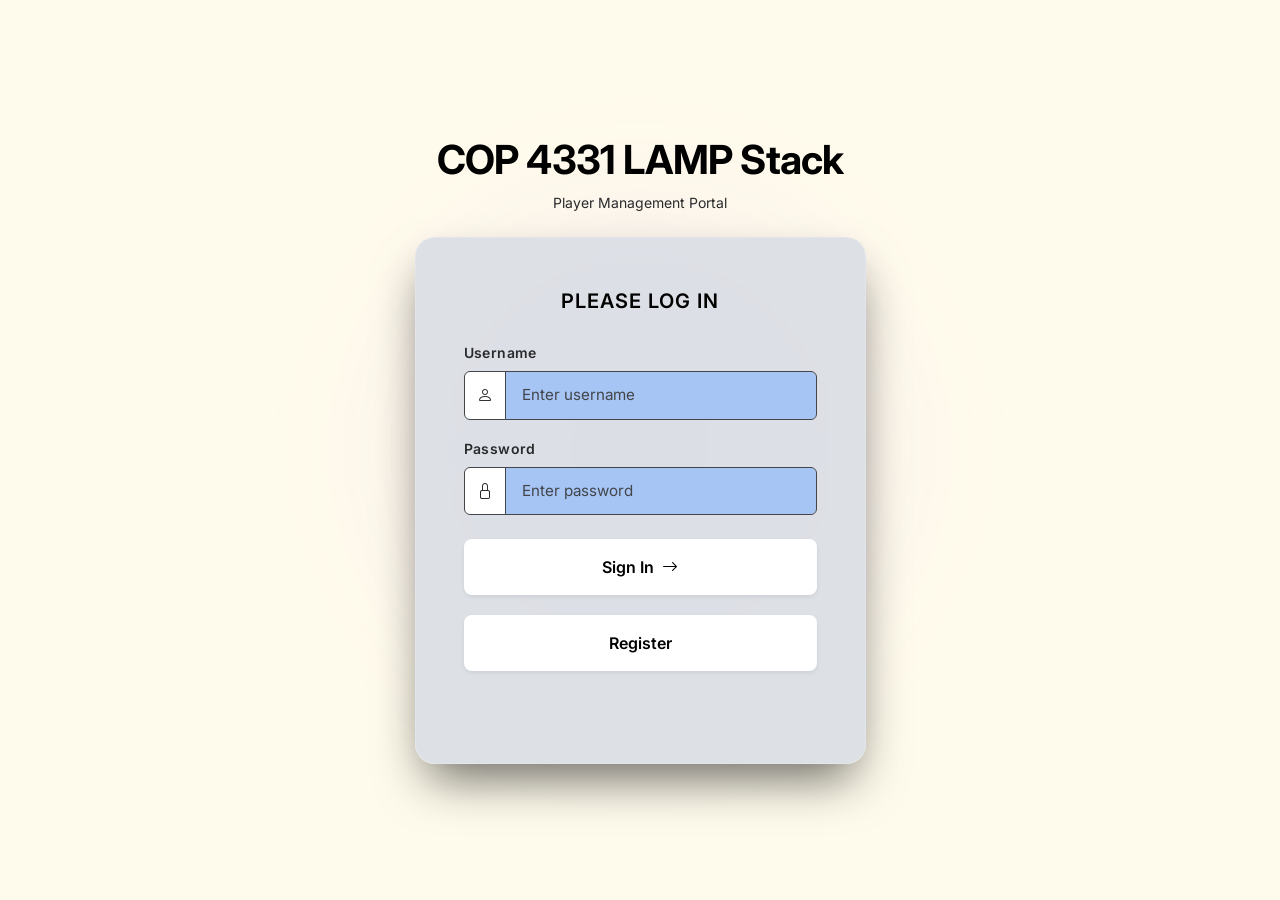
==== frontend/index.html @ 1c160497 "Move and Update frontend files into their own folder." ====
<!DOCTYPE html>
<html lang="en" data-bs-theme="dark">
<head>
    <meta charset="UTF-8">
    <meta name="viewport" content="width=device-width, initial-scale=1.0">
    <title>COP 4331 LAMP Stack Demo</title>
    <!-- Google Fonts -->
    <link rel="preconnect" href="https://fonts.googleapis.com">
    <link rel="preconnect" href="https://fonts.gstatic.com" crossorigin>
    <link href="https://fonts.googleapis.com/css2?family=Inter:wght@300;400;500;600;700&display=swap" rel="stylesheet">
    <!-- Bootstrap 5.3 & Icons -->
    <link href="https://cdn.jsdelivr.net/npm/bootstrap@5.3.3/dist/css/bootstrap.min.css" rel="stylesheet">
    <link href="https://cdn.jsdelivr.net/npm/bootstrap-icons@1.11.3/font/bootstrap-icons.min.css" rel="stylesheet">
    <!-- Favicon -->
    <link rel="icon" type="image/svg+xml" href="images/favicon.svg">
    <link rel="alternate icon" href="favicon.ico">
    <!-- Custom Styles -->
    <link href="css/styles.css" rel="stylesheet">
    <!-- Scripts -->
    <script type="text/javascript" src="js/md5.js"></script>
    <script type="text/javascript" src="js/code.js"></script>
</head>
<body class="d-flex align-items-center justify-content-center min-vh-100 py-5">
    <div class="background-glow"></div>
    <main class="container">
        <div class="row justify-content-center">
            <div class="col-12 col-sm-10 col-md-8 col-lg-5">
                
                <!-- Title Header -->
                <div class="text-center mb-4">

                    <h1 id="title" class="fw-bold tracking-tight">COP 4331 LAMP Stack</h1>
                    <p class="text-secondary-contrast small">Player Management Portal</p>
                </div>

                <!-- Login Card -->
                <div id="loginDiv" class="card glass-card shadow-lg border-0 p-4 p-sm-5">
                    <div class="card-body p-0">
                        <span id="inner-title" class="d-block text-center fw-semibold text-uppercase tracking-wider mb-4 fs-5">Please Log In</span>
                        
                        <form id="loginForm" onsubmit="event.preventDefault(); doLogin();" class="needs-validation">
                            <!-- Username Input Group -->
                            <div class="mb-3">
                                <label for="loginName" class="form-label form-label-contrast small">Username</label>
                                <div class="input-group">
                                    <span class="input-group-text"><i class="bi bi-person text-secondary-contrast"></i></span>
                                    <input type="text" id="loginName" class="form-control" placeholder="Enter username" required />
                                </div>
                            </div>
                           
                            
                            <!-- Password Input Group -->
                            <div class="mb-4">
                                <label for="loginPassword" class="form-label form-label-contrast small">Password</label>
                                <div class="input-group">
                                    <span class="input-group-text"><i class="bi bi-lock text-secondary-contrast"></i></span>
                                    <input type="password" id="loginPassword" class="form-control" placeholder="Enter password" required />
                                </div>
                            </div>

                            <!-- Login Button -->
                            <button type="submit" id="loginButton" class="buttons btn btn-primary w-100 py-3 fw-semibold rounded-3 shadow-sm d-flex align-items-center justify-content-center gap-2">
                                <span>Sign In</span>
                                <i class="bi bi-arrow-right"></i>
                            </button>

                            <button type="button" id="registerButton" onclick="window.location.href='register.html'" class="buttons btn btn-primary w-100 py-3 fw-semibold rounded-3 shadow-sm d-flex align-items-center justify-content-center gap-2">
                                <span>Register</span>
                            </button>
                        </form>

                        <!-- Feedback Result Message -->
                        <div class="mt-3 text-center">
                            <span id="loginResult" class="small fw-semibold"></span>
                        </div>
                    </div>
                </div>

            </div>
        </div>
    </main>
    <script src="https://cdn.jsdelivr.net/npm/bootstrap@5.3.3/dist/js/bootstrap.bundle.min.js"></script>
</body>
</html>
---- frontend/css/styles.css ----
/* ============================================================
   WCAG 2.1 AA / AAA Compliant Modern Theme Styles
   ============================================================ */

:root {
    --app-font: 'Inter', system-ui, -apple-system, sans-serif;
    
    /* WCAG AA/AAA Compliant Palette Tokens */
    --bg-dark: #fffbec;
    --bg-card: #f0e9ce;
    --bg-section: #c4d2e9;
    --bg-input: #a6c4f4;

    /* High Contrast Text Tokens */
    --text-primary: #000000;       /* 17.8:1 contrast on card */
    --text-secondary: #292a2c;     /* 12.0:1 contrast on card / 9.8:1 on section */
    --text-muted: #42464a;         /* 5.7:1 contrast on section */
    
    /* High Contrast Feedback Colors */
    --color-error: #f87171;         /* 6.45:1 contrast on card */
    --color-success: #34d399;       /* 9.29:1 contrast on card */
    --color-info: #38bdf8;          /* 6.83:1 contrast on section */
    
    /* Button Gradients meeting >= 4.5:1 contrast against #ffffff text */
    --primary-gradient: linear-gradient(135deg, #ffffff 0%, #ffffff 100%);
    --success-gradient: linear-gradient(135deg, #059669 0%, #047857 100%);
}

body {
    font-family: var(--app-font);
    background: var(--bg-dark);
    color: var(--text-primary);
    min-height: 100vh;
    position: relative;
    overflow-x: hidden;
}

/* Background Ambient Glow Effects */
.background-glow {
    position: fixed;
    top: 50%;
    left: 50%;
    transform: translate(-50%, -50%);
    width: 650px;
    height: 650px;
    background: radial-gradient(circle, rgba(99, 102, 241, 0.12) 0%, rgba(168, 85, 247, 0.06) 40%, transparent 70%);
    z-index: -1;
    pointer-events: none;
    filter: blur(50px);
}

/* Typography & Titles */
#title {
    font-family: var(--app-font);
    color: var(--text-primary) !important;
    letter-spacing: -0.02em;
}

.text-secondary-contrast {
    color: var(--text-secondary) !important;
}

.form-label-contrast {
    color: var(--text-secondary) !important;
    font-weight: 600;
    letter-spacing: 0.03em;
}

/* App Icon Badges */
.app-icon-wrapper {
    width: 64px;
    height: 64px;
    border-radius: 18px;
    background: var(--primary-gradient);
    display: flex;
    align-items: center;
    justify-content: center;
    font-size: 2rem;
    color: #ffffff;
    box-shadow: 0 10px 25px -5px rgba(0, 0, 0, 0.4);
}

.app-icon-wrapper-sm {
    width: 42px;
    height: 42px;
    border-radius: 12px;
    background: var(--primary-gradient);
    display: flex;
    align-items: center;
    justify-content: center;
    font-size: 1.25rem;
    color: #000000;
    box-shadow: 0 4px 14px rgba(0, 0, 0, 0.3);
}

/* Glassmorphism Cards */
.glass-card {
    background: rgba(216, 220, 228, 0.85) !important;
    backdrop-filter: blur(16px);
    -webkit-backdrop-filter: blur(16px);
    border: 1px solid rgba(255, 255, 255, 0.15) !important;
    border-radius: 1.25rem !important;
    box-shadow: 0 25px 50px -12px rgba(0, 0, 0, 0.6) !important;
}

.section-card {
    background: var(--bg-section) !important;
    border: 1px solid rgba(221, 215, 190, 0.12) !important;
}

/* Form Controls, Inputs & High Contrast Placeholders */
.form-control {
    background-color: var(--bg-input) !important;
    color: var(--text-primary) !important;
    border: 1px solid var(--text-muted) !important;
    font-family: var(--app-font);
    padding: 0.75rem 1rem;
    font-size: 0.95rem;
}

.form-control::placeholder {
    color: var(--text-muted) !important;
    opacity: 1 !important; /* 5.71:1 contrast ratio */
}

.form-control:focus {
    box-shadow: 0 0 0 3px rgba(129, 140, 248, 0.35) !important;
    border-color: #818cf8 !important;
}

.input-group-text {
    background-color: #ffffff !important;
    color: var(--text-secondary) !important;
    border: 1px solid var(--text-muted) !important;
}

/* WCAG Compliant Button Styles */
.btn {
    font-family: var(--app-font);
    transition: all 0.2s ease-in-out;
}

.btn-primary {
    background: var(--primary-gradient) !important;
    color: #000000 !important; /* 9.9:1 contrast ratio */
    border: none;
    margin-top: 0px;
    margin-bottom: 20px;
    margin-left: 0px;
    margin-right: 0px;
    box-shadow: 0 4px 14px rgba(55, 48, 163, 0.4);
}

.btn-primary:hover {
    transform: translateY(-1px);
    box-shadow: 0 6px 20px rgba(55, 48, 163, 0.6);
    background: linear-gradient(135deg, #b8b8b8 0%, #b8b8b8 100%) !important;
}

.btn-success {
    background: var(--success-gradient) !important;
    color: #ffffff !important; /* 5.48:1 contrast ratio */
    border: none;
    box-shadow: 0 4px 14px rgba(4, 120, 87, 0.4);
}

.btn-success:hover {
    transform: translateY(-1px);
    box-shadow: 0 6px 20px rgba(4, 120, 87, 0.6);
    background: linear-gradient(135deg, #047857 0%, #065f46 100%) !important;
}

.btn-outline-danger {
    color: var(--color-error) !important; /* 5.29:1 contrast ratio */
    border-color: var(--color-error) !important;
    background: transparent;
}

.btn-outline-danger:hover {
    color: #ffffff !important;
    background-color: #b91c1c !important;
    border-color: #b91c1c !important;
}

/* Feedback Message Contrast Overrides */
#inner-title {
    color: var(--text-primary);
    letter-spacing: 0.05em;
}

#loginResult {
    display: inline-block;
    color: var(--color-error) !important; /* 6.45:1 contrast */
}

#colorAddResult {
    display: inline-block;
}

#colorAddResult.text-success, .text-success-wcag {
    color: var(--color-success) !important; /* 9.29:1 contrast */
}

#colorAddResult.text-danger, .text-danger-wcag {
    color: var(--color-error) !important; /* 6.45:1 contrast */
}

#colorSearchResult, .text-info-wcag {
    display: inline-block;
    color: var(--color-info) !important; /* 6.83:1 contrast */
}

#colorList {
    word-break: break-word;
}
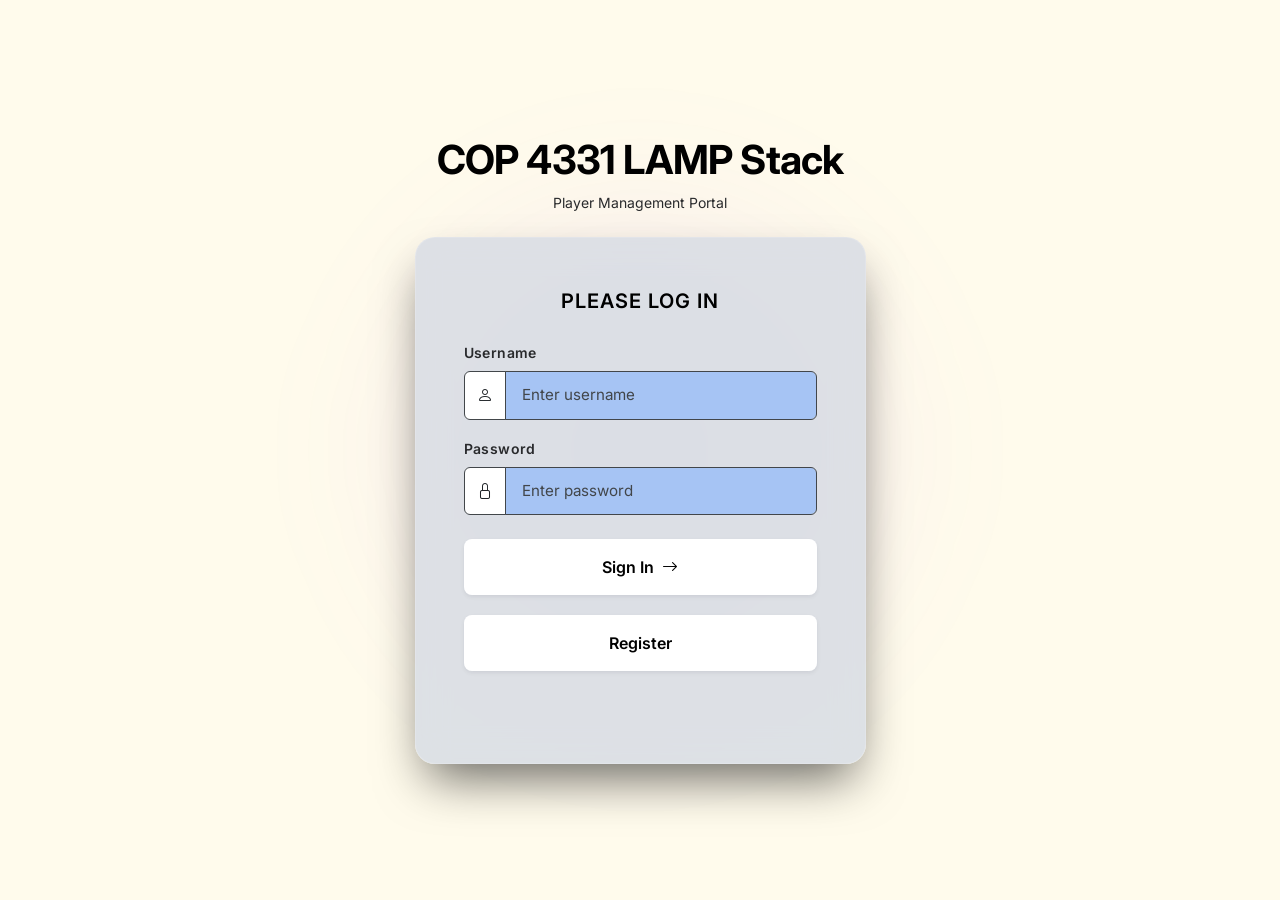
==== commit dc9b78be: "Update index.html Made it point to the new home page" ====
--- a/frontend/index.html
+++ b/frontend/index.html
@@ -43,7 +43,7 @@
                             <div class="mb-3">
                                 <label for="loginName" class="form-label form-label-contrast small">Username</label>
                                 <div class="input-group">
-                                    <span class="input-group-text"><i class="bi bi-person text-secondary-contrast"></i></span>
+                                    <span class="input-group-text"><i class="bi bi-person text-dark"></i></span>
                                     <input type="text" id="loginName" class="form-control" placeholder="Enter username" required />
                                 </div>
                             </div>
@@ -53,7 +53,7 @@
                             <div class="mb-4">
                                 <label for="loginPassword" class="form-label form-label-contrast small">Password</label>
                                 <div class="input-group">
-                                    <span class="input-group-text"><i class="bi bi-lock text-secondary-contrast"></i></span>
+                                    <span class="input-group-text"><i class="bi bi-lock text-dark"></i></span>
                                     <input type="password" id="loginPassword" class="form-control" placeholder="Enter password" required />
                                 </div>
                             </div>
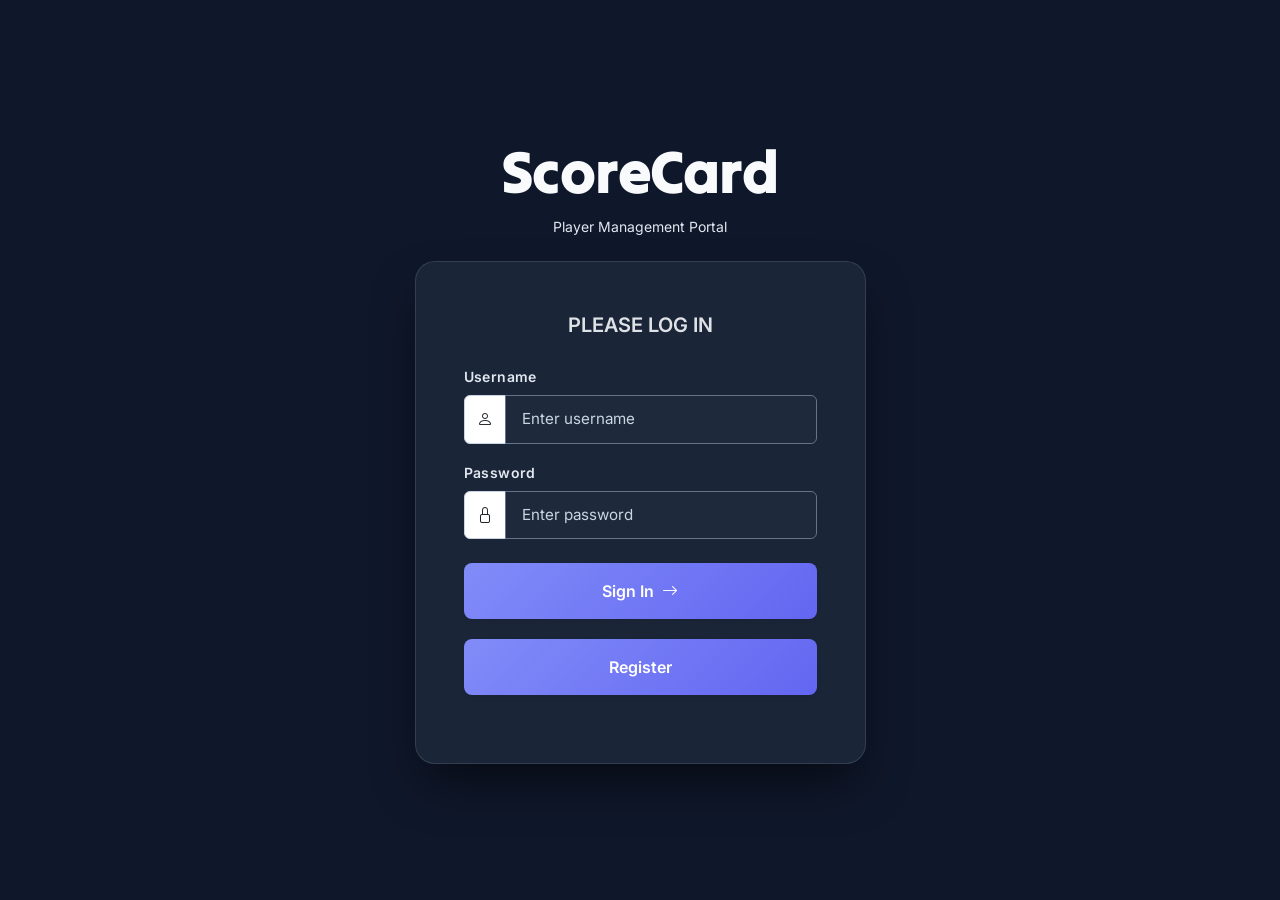
==== commit 9c6f6e26: "Update index.html" ====
--- a/frontend/index.html
+++ b/frontend/index.html
@@ -7,7 +7,7 @@
     <!-- Google Fonts -->
     <link rel="preconnect" href="https://fonts.googleapis.com">
     <link rel="preconnect" href="https://fonts.gstatic.com" crossorigin>
-    <link href="https://fonts.googleapis.com/css2?family=Inter:wght@300;400;500;600;700&display=swap" rel="stylesheet">
+    <link href="https://fonts.googleapis.com/css2?family=Inter:wght@400;600&family=Tilt+Warp&display=swap" rel="stylesheet">
     <!-- Bootstrap 5.3 & Icons -->
     <link href="https://cdn.jsdelivr.net/npm/bootstrap@5.3.3/dist/css/bootstrap.min.css" rel="stylesheet">
     <link href="https://cdn.jsdelivr.net/npm/bootstrap-icons@1.11.3/font/bootstrap-icons.min.css" rel="stylesheet">
@@ -29,7 +29,7 @@
                 <!-- Title Header -->
                 <div class="text-center mb-4">
 
-                    <h1 id="title" class="fw-bold tracking-tight">COP 4331 LAMP Stack</h1>
+                    <h1 id="title" style="font-family: 'Tilt Warp', sans-serif; font-weight: 400; font-size: 60px;";" class="tracking-tight">ScoreCard</h1>
                     <p class="text-secondary-contrast small">Player Management Portal</p>
                 </div>
 
--- a/frontend/css/styles.css
+++ b/frontend/css/styles.css
@@ -1,4 +1,240 @@
 /* ============================================================
+   WCAG 2.1 AA / AAA Compliant Modern Theme Styles
+   ============================================================ */
+
+:root {
+    --app-font: 'Inter', system-ui, -apple-system, sans-serif;
+
+    /* ============================================================
+       Modern Dark / Indigo Palette
+       ============================================================ */
+
+    /* Backgrounds */
+    --bg-dark: #0f172a;       /* Deep navy */
+    --bg-card: #1e293b;       /* Slate */
+    --bg-section: #334155;    /* Lighter slate */
+    --bg-input: #1e293b;      /* Slate input */
+
+    /* Text */
+    --text-primary: #f8fafc;  /* Almost white */
+    --text-secondary: #e2e8f0;
+    --text-muted: #cbd5e1;
+
+    /* Accents */
+    --color-primary: #818cf8; /* Indigo */
+    --color-primary-dark: #6366f1;
+    --color-success: #34d399; /* Emerald */
+    --color-error: #f87171;   /* Red */
+    --color-info: #38bdf8;    /* Sky */
+
+    /* Gradients */
+    --primary-gradient: linear-gradient(
+        135deg,
+        #818cf8 0%,
+        #6366f1 100%
+    );
+
+    --success-gradient: linear-gradient(
+        135deg,
+        #10b981 0%,
+        #059669 100%
+    );
+}
+
+body {
+    font-family: var(--app-font);
+    background: var(--bg-dark);
+    color: var(--text-primary);
+    min-height: 100vh;
+    position: relative;
+    overflow-x: hidden;
+}
+
+/* Typography & Titles */
+#title {
+    font-family: var(--app-font);
+    color: var(--text-primary) !important;
+    letter-spacing: -0.02em;
+}
+
+.text-secondary-contrast {
+    color: var(--text-secondary) !important;
+}
+
+.form-label-contrast {
+    color: var(--text-secondary) !important;
+    font-weight: 600;
+    letter-spacing: 0.03em;
+}
+
+/* App Icon Badges */
+.app-icon-wrapper {
+    width: 64px;
+    height: 64px;
+    border-radius: 18px;
+    background: var(--primary-gradient);
+    display: flex;
+    align-items: center;
+    justify-content: center;
+    font-size: 2rem;
+    color: #ffffff;
+    box-shadow: 0 10px 25px -5px rgba(0, 0, 0, 0.4);
+}
+
+.app-icon-wrapper-sm {
+    width: 42px;
+    height: 42px;
+    border-radius: 12px;
+    background: var(--primary-gradient);
+    display: flex;
+    align-items: center;
+    justify-content: center;
+    font-size: 1.25rem;
+    color: #000000;
+    box-shadow: 0 4px 14px rgba(0, 0, 0, 0.3);
+}
+
+/* Glassmorphism Cards */
+.glass-card {
+    background: rgba(30, 41, 59, 0.85) !important;
+    backdrop-filter: blur(16px);
+    -webkit-backdrop-filter: blur(16px);
+    border: 1px solid rgba(148, 163, 184, 0.2) !important;
+    border-radius: 1.25rem !important;
+    box-shadow: 0 25px 50px -12px rgba(0, 0, 0, 0.6) !important;
+}
+.section-card {
+    background: #334155 !important;
+    border: 1px solid rgba(148, 163, 184, 0.2) !important;
+}
+
+/* Form Controls, Inputs & High Contrast Placeholders */
+.form-control {
+    background-color: #1e293b !important;
+    color: #f8fafc !important;
+    border: 1px solid #64748b !important;
+    padding: 0.75rem 1rem;
+    font-size: 0.95rem;
+}
+
+.form-control::placeholder {
+    color: #cbd5e1 !important;
+    opacity: 1 !important;
+}
+
+.form-control:focus {
+    border-color: #818cf8 !important;
+    box-shadow: 0 0 0 3px rgba(129, 140, 248, 0.25) !important;
+}
+
+.form-select {
+    background-color: #1e293b !important;
+    color: #f8fafc !important;
+    border: 1px solid #64748b !important;
+    padding: 0.75rem 1rem;
+    font-size: 0.95rem;
+}
+
+
+.input-group-text {
+    background-color: #ffffff !important;
+    color: var(--text-secondary) !important;
+    border: 1px solid var(--text-muted) !important;
+}
+
+/* WCAG Compliant Button Styles */
+.btn {
+    font-family: var(--app-font);
+    transition: all 0.2s ease-in-out;
+}
+
+.btn-primary {
+    background: var(--primary-gradient) !important;
+    color: #ffffff !important;
+    border: none;
+    box-shadow: 0 4px 14px rgba(99, 102, 241, 0.35);
+    margin-top: 0px;
+    margin-bottom: 20px;
+    margin-left: 0px;
+    margin-right: 0px;
+    box-shadow: 0 4px 14px rgba(55, 48, 163, 0.4);
+}
+
+.btn-primary:hover {
+    transform: translateY(-1px);
+    background: linear-gradient(
+        135deg,
+        #6366f1 0%,
+        #4f46e5 100%
+    ) !important;
+    box-shadow: 0 6px 20px rgba(99, 102, 241, 0.5);
+    
+}
+
+.btn-secondary {
+    border: none;
+    margin-top: 0px;
+    margin-bottom: 20px;
+    margin-left: 0px;
+    margin-right: 0px;
+
+
+.btn-success {
+    background: var(--success-gradient) !important;
+    color: #ffffff !important; /* 5.48:1 contrast ratio */
+    border: none;
+    box-shadow: 0 4px 14px rgba(4, 120, 87, 0.4);
+}
+
+.btn-success:hover {
+    transform: translateY(-1px);
+    box-shadow: 0 6px 20px rgba(4, 120, 87, 0.6);
+    background: linear-gradient(135deg, #047857 0%, #065f46 100%) !important;
+}
+
+.btn-outline-danger {
+    color: var(--color-error) !important; /* 5.29:1 contrast ratio */
+    border-color: var(--color-error) !important;
+    background: transparent;
+}
+
+.btn-outline-danger:hover {
+    color: #ffffff !important;
+    background-color: #b91c1c !important;
+    border-color: #b91c1c !important;
+}
+
+/* Feedback Message Contrast Overrides */
+#inner-title {
+    color: var(--text-primary);
+    letter-spacing: 0.05em;
+}
+
+#loginResult {
+    display: inline-block;
+    color: var(--color-error) !important; /* 6.45:1 contrast */
+}
+
+#colorAddResult {
+    display: inline-block;
+}
+
+#colorAddResult.text-success, .text-success-wcag {
+    color: var(--color-success) !important; /* 9.29:1 contrast */
+}
+
+#colorAddResult.text-danger, .text-danger-wcag {
+    color: var(--color-error) !important; /* 6.45:1 contrast */
+}
+
+#colorSearchResult, .text-info-wcag {
+    display: inline-block;
+    color: var(--color-info) !important; /* 6.83:1 contrast */
+}
+
+#colorList {
+    word-break: break-word;
+}/* ============================================================
    WCAG 2.1 AA / AAA Compliant Modern Theme Styles
    ============================================================ */
 
@@ -212,4 +448,4 @@
 
 #colorList {
     word-break: break-word;
-}+}
